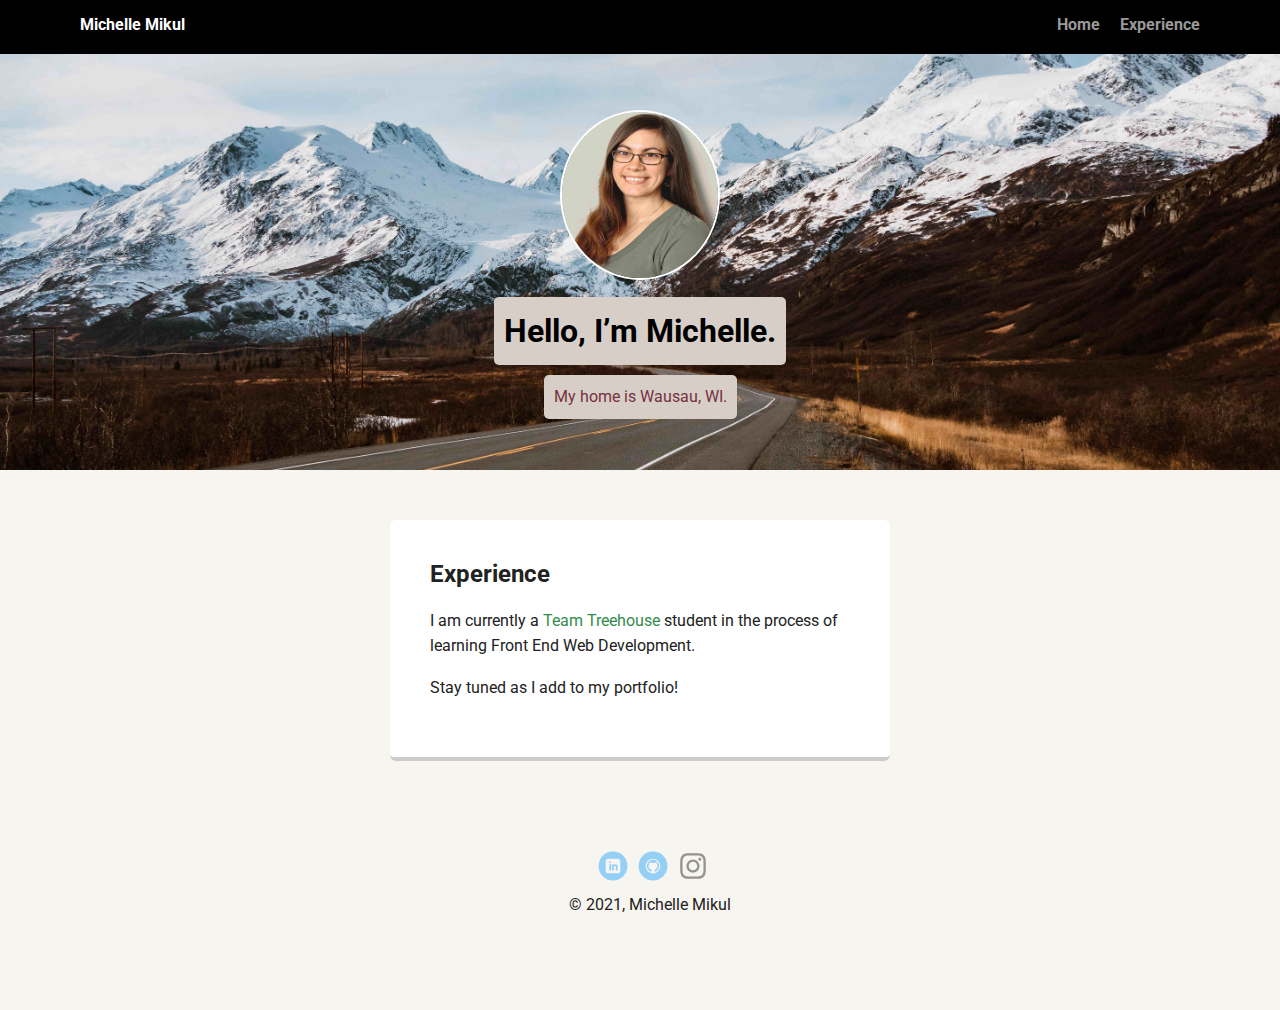
==== portfolio_update_v1/experience.html @ 7de1b06a "Initial commit" ====
<!DOCTYPE html>
<html lang="en">
<head>
	<meta charset="utf-8">
	<title>Michelle Mikul's Experience</title>
	<meta name="viewport" content="width=device-width, initial-scale=1.0">
	<link rel="stylesheet" href="styles.css">
	<link href="https://fonts.googleapis.com/css?family=Muli%7CRoboto:400,300,500,700,900" rel="stylesheet">
</head>

<body>

	<div class="main-nav">
		<ul class="nav">
			<li class="name">Michelle Mikul</li>
			<li><a href="index.html">Home</a></li>
			<li><a href="experience.html">Experience</a></li>
		</ul>
	</div>

	<header>
	  <img src="images/headshot.jpg" alt="Photo of Michelle Mikul" class="profile-image">
      <h1 class="tag name">Hello, I’m Michelle.</h1>
      <p class="tag location">My home is Wausau, WI.</p>
     </header>

<main class="flex">
	<div class ="card">
		<h2>Experience</h2>
		<p>I am currently a <a href="https://teamtreehouse.com" target="_blank">Team Treehouse</a> student in the process of learning Front End Web Development.</p>
		<p>Stay tuned as I add to my portfolio!</p>
	</div>
</main>
<footer>
      <ul>
        <li><a href="https://www.linkedin.com/in/michelle-mikul-97231938" target="_blank" class="social linkedin">LinkedIn</a></li>
         <li><a href="https://github.com/mlkrubsack" target="_blank" class="social github">Github</a></li>
         <li><a href="https://www.instagram.com/michellemikul/" target="_blank" class ="social instagram">Instagram</a></li>
      </ul>
      <p class="copyright">&copy; 2021, Michelle Mikul</p>
    </footer>
  </body>
  </html>
---- portfolio_update_v1/styles.css ----
/* Global Layout Set-up */
* { 
  box-sizing: border-box;
}
  
body {
  margin: 0;
  padding: 0;
  text-align: center;
  font-family: 'Roboto', sans-serif;
  color: #222;
  background: #f7f5f0;
}
/* Link Styles */

a {
  text-decoration: none;
  color: #999;
}
a:hover {
  color: #3E85A3;
}
p a{
  text-decoration: none;
  color: #348C4C;
}
a:hover {
  color: #3E85A3;
}

/* Section Styles */

.main-nav {
  width: 100%;
  background: black;
  min-height: 30px;
  padding: 10px;
  position: fixed;
  text-align: center;
}
.nav {
  display: flex;
  justify-content: space-around;
  font-weight: 700;
  list-style-type: none;
  margin: 0 auto;
  padding: 0;
}

.nav .name {
    display: block;
    margin-right: auto;
    color: white;
}
.nav li {
  padding: 5px 10px 10px 10px;
}
.nav a {
  transition: all .5s;
}
.nav a:hover {
  color: white
}

header {
  text-align: center;
  background: url('images/header_1.jpg') no-repeat top center ;
  background-size: cover;
  overflow: hidden;
  padding-top: 60px;
}
header {
  line-height: 1.5;
}
header .profile-image {
  margin-top: 50px;
  width: 160px;
  height: 170px;
  border-radius: 50%;
  border: 2px solid white;
  transition: all .5s;
}
header .profile-image:hover {
  transform: scale(1.2);
}
.tag {
  background-color: #d7cec7;
  color: black;
  padding: 10px;
  border-radius: 5px;
  display: table;
  margin: 10px auto;
} 
.location {
  background-color: #d7cec7;
  color: #76323f;
}
.card {
  margin: 30px;
  padding: 20px 40px 40px;
  max-width: 500px;
  text-align: left;
  background: #fff;
  border-bottom: 4px solid #ccc;
  border-radius: 6px;
  transition: all .5s;
}
.card:hover {
  border-color: #76323f;
}

ul.skills {
  padding: 0;
  text-align: center;
}

.skills li {
  border-radius: 6px;
  display: inline-block;
  background: #032545;
  color: white;
  padding: 5px 10px;
  margin: 2px;
}

.skills li:nth-child(odd) {
  background: #76323f;
}

footer {
  width: 100%;
  min-height: 30px;
  padding: 20px 0 40px 20px;
}

footer .copyright {
  top: -8px;
  font-size: .75em;
}

footer ul {
  list-style-type: none;
  margin: 0;
  padding: 0;
}

footer ul li {
  display: inline-block;
}

a.social {
  display: inline-block;
  text-indent: -9999px;
  margin-left: 5px;
  width: 30px;
  height: 30px;
  background-size: 30px 30px;
  opacity: .4;
  transition: all .5s;
}
a.instagram {
  background-image: url(images/instagram.svg);
}
a.linkedin {
  background-image: url(images/linkedin.svg);
}
a.github {
  background-image: url(images/github.svg);
}
a.social:hover {
  opacity: 1;
}
.clearfix {
  clear: both;
}

/* Styles for larger screens */
@media screen and (min-width: 720px) {
  
  .flex {
      display: -ms-flexbox;      /* TWEENER - IE 10 */
      display: flex; 
      max-width: 1200px;
      -ms-flex-pack: distribute;
      justify-content: space-around;
      margin: 0 auto;
  }

  header {
    min-height: 470px;
  }

  .nav {
    max-width: 1200px;
    padding: 0 30px;
  }


  main {
    padding-top: 20px;
  }

  main p {
    line-height: 1.6em;
  }

  footer {
    font-size: 1.3em;
    max-width: 1200px;
    margin: 40px auto;
  }

}
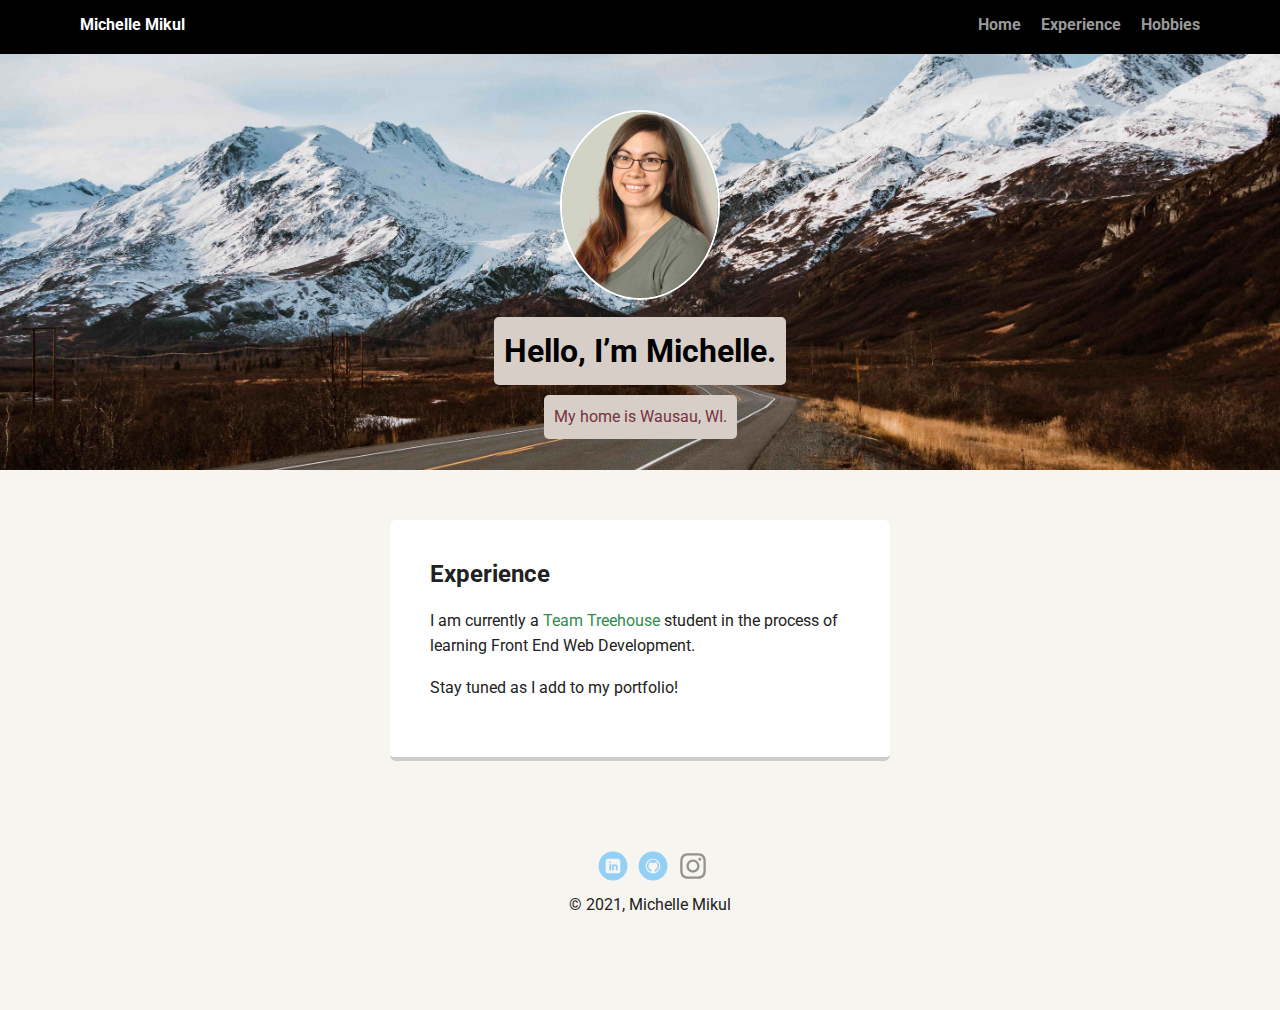
==== commit 0515d089: "Added Hobbies Page" ====
--- a/portfolio_update_v1/experience.html
+++ b/portfolio_update_v1/experience.html
@@ -15,6 +15,7 @@
 			<li class="name">Michelle Mikul</li>
 			<li><a href="index.html">Home</a></li>
 			<li><a href="experience.html">Experience</a></li>
+			<li><a href="hobbies.html">Hobbies</a></li>
 		</ul>
 	</div>
 
--- a/portfolio_update_v1/styles.css
+++ b/portfolio_update_v1/styles.css
@@ -75,7 +75,7 @@
 header .profile-image {
   margin-top: 50px;
   width: 160px;
-  height: 170px;
+  height: 190px;
   border-radius: 50%;
   border: 2px solid white;
   transition: all .5s;
@@ -127,6 +127,14 @@
   background: #76323f;
 }
 
+.photo-collage {
+  margin-top: 50px;
+  width: 420px;
+  height: 370px;
+  border: 2px solid white;
+  transition: all .5s;
+}
+
 footer {
   width: 100%;
   min-height: 30px;
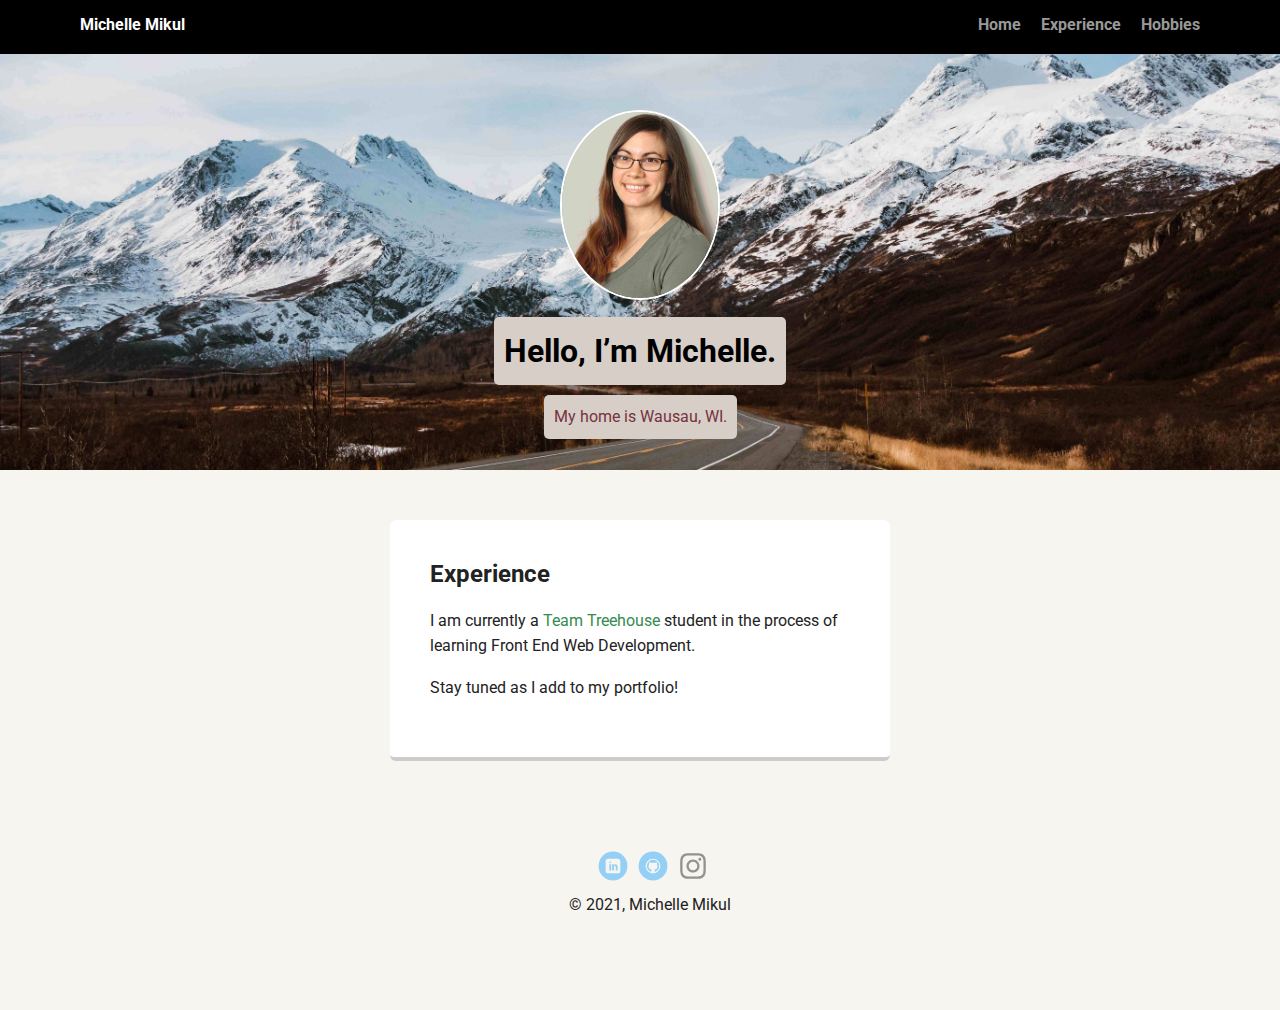
==== commit 0b21c2f3: "Final Update" ====
--- a/portfolio_update_v1/experience.html
+++ b/portfolio_update_v1/experience.html
@@ -10,14 +10,14 @@
 
 <body>
 
-	<div class="main-nav">
+	<nav class="main-nav">
 		<ul class="nav">
 			<li class="name">Michelle Mikul</li>
 			<li><a href="index.html">Home</a></li>
 			<li><a href="experience.html">Experience</a></li>
 			<li><a href="hobbies.html">Hobbies</a></li>
 		</ul>
-	</div>
+	</nav>
 
 	<header>
 	  <img src="images/headshot.jpg" alt="Photo of Michelle Mikul" class="profile-image">
@@ -26,11 +26,11 @@
      </header>
 
 <main class="flex">
-	<div class ="card">
+	<section class ="card">
 		<h2>Experience</h2>
 		<p>I am currently a <a href="https://teamtreehouse.com" target="_blank">Team Treehouse</a> student in the process of learning Front End Web Development.</p>
 		<p>Stay tuned as I add to my portfolio!</p>
-	</div>
+	</section>
 </main>
 <footer>
       <ul>
--- a/portfolio_update_v1/styles.css
+++ b/portfolio_update_v1/styles.css
@@ -64,7 +64,7 @@
 
 header {
   text-align: center;
-  background: url('images/header_1.jpg') no-repeat top center ;
+  background: url('images/rsz_header_1.jpg') no-repeat top center ;
   background-size: cover;
   overflow: hidden;
   padding-top: 60px;
